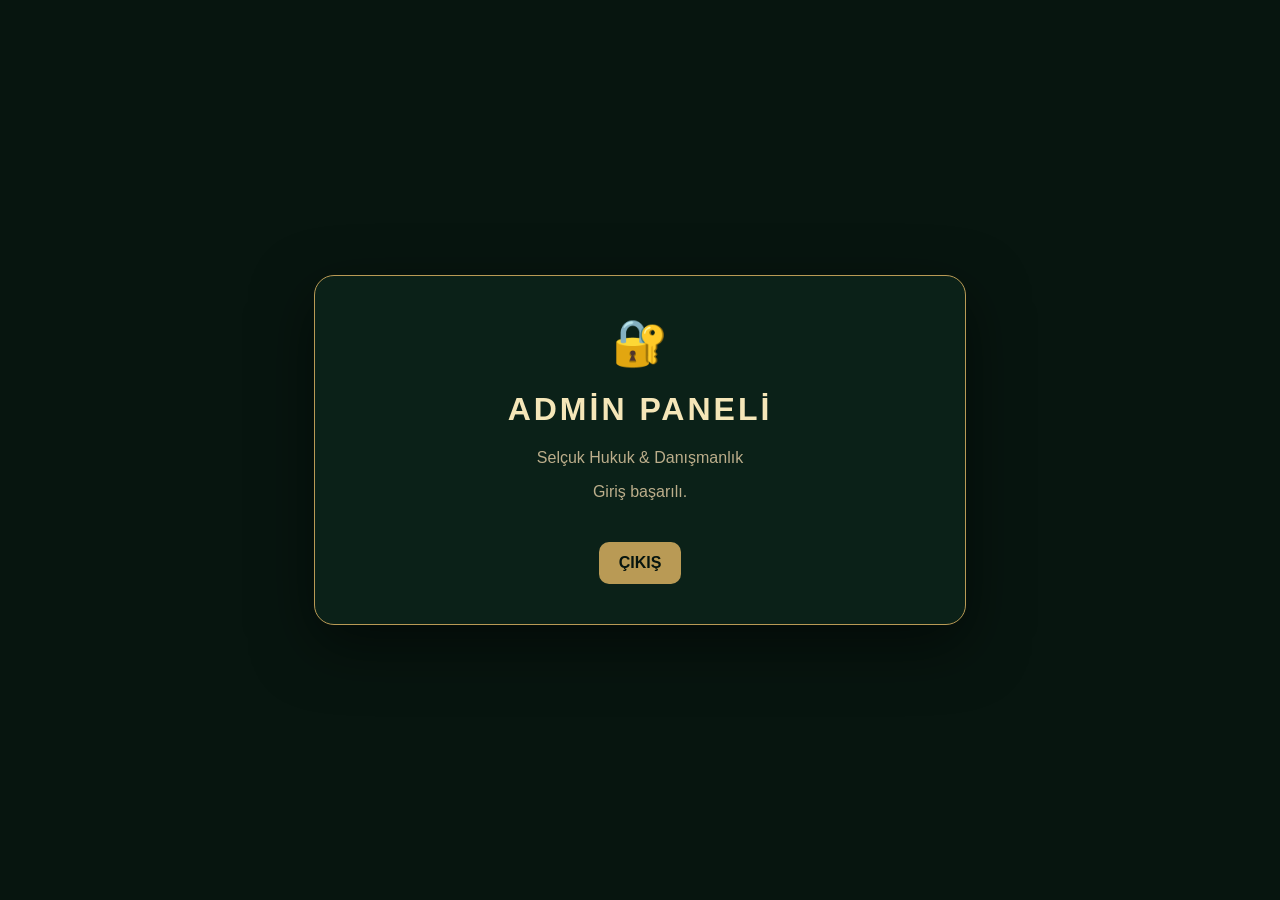
==== admin-panel.html @ 90fd7da7 "Create admin-panel.html" ====
<!doctype html>
<html lang="tr">
<head>
<meta charset="utf-8">
<meta name="viewport" content="width=device-width, initial-scale=1">

<title>Admin Paneli | Selçuk Hukuk</title>

<style>
body{
  margin:0;
  min-height:100vh;
  display:flex;
  align-items:center;
  justify-content:center;
  font-family:Arial,sans-serif;
  background:#07150f;
  color:#f5e6b8;
}

.panel{
  width:90%;
  max-width:600px;
  padding:40px 25px;
  text-align:center;
  border:1px solid #b99a55;
  border-radius:20px;
  background:#0b2118;
  box-shadow:0 20px 60px rgba(0,0,0,.5);
}

h1{
  letter-spacing:3px;
}

p{
  color:#bcae8b;
}

.logout{
  display:inline-block;
  margin-top:25px;
  padding:12px 20px;
  border-radius:10px;
  background:#b99a55;
  color:#07150f;
  text-decoration:none;
  font-weight:bold;
}
</style>
</head>

<body>

<div class="panel">

  <div style="font-size:45px;">🔐</div>

  <h1>ADMİN PANELİ</h1>

  <p>Selçuk Hukuk &amp; Danışmanlık</p>

  <p>Giriş başarılı.</p>

  <a class="logout" href="admin.html">
    ÇIKIŞ
  </a>

</div>

</body>
</html>
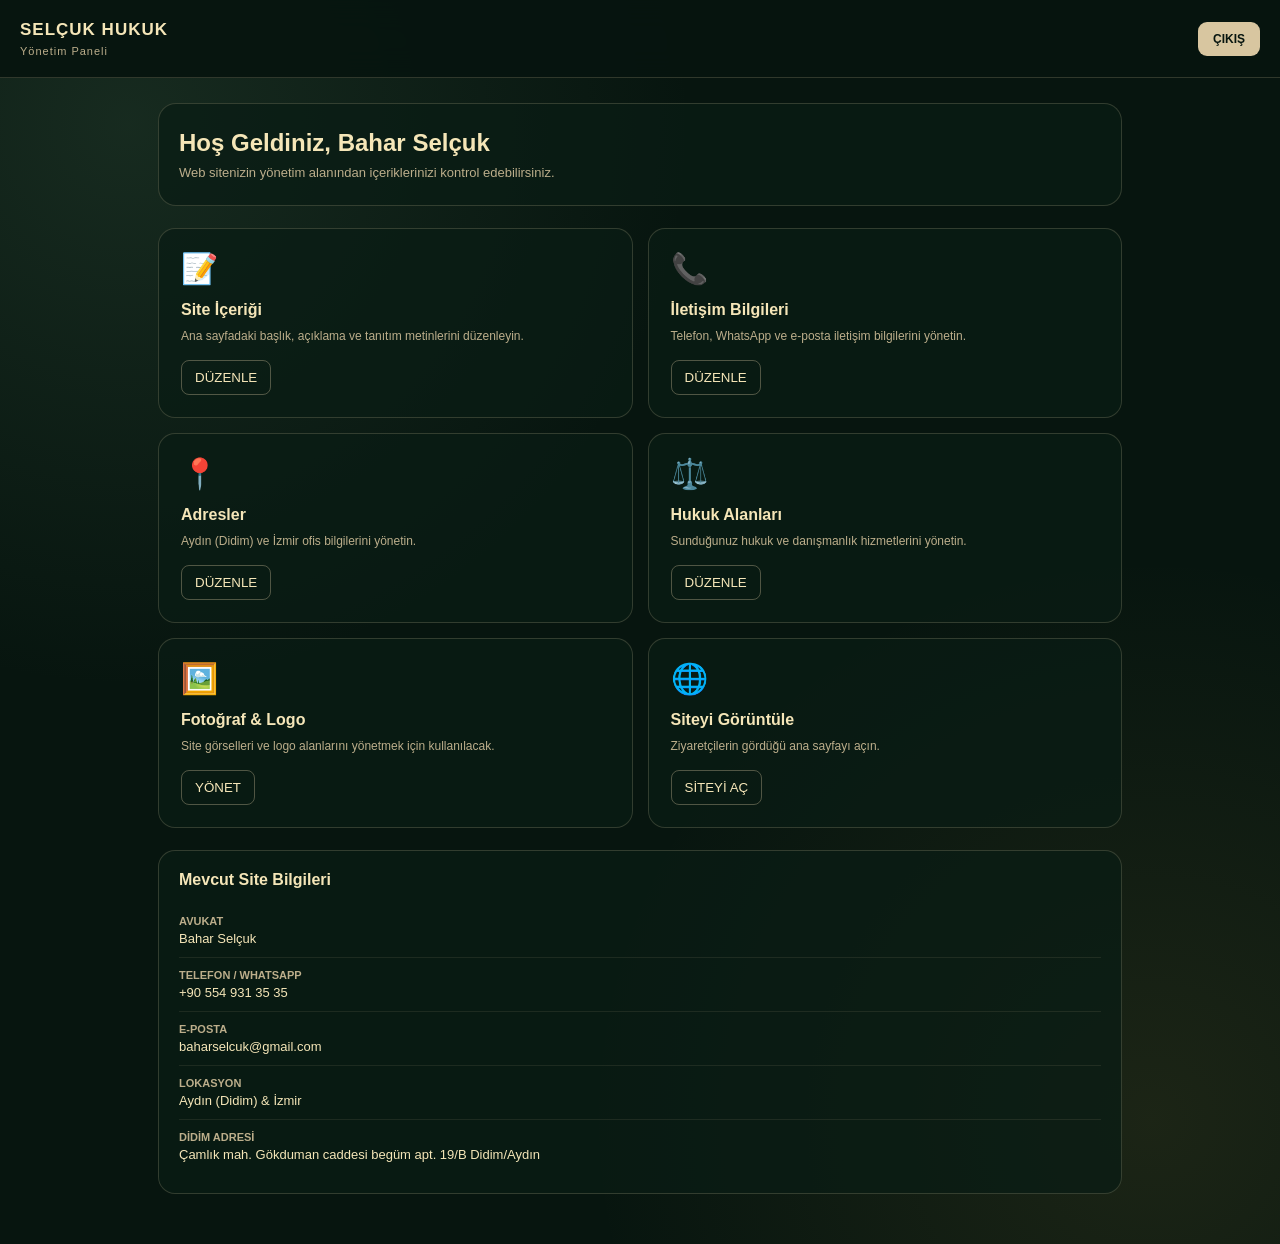
==== commit cc72924c: "Update admin-panel.html" ====
--- a/admin-panel.html
+++ b/admin-panel.html
@@ -4,69 +4,312 @@
 <meta charset="utf-8">
 <meta name="viewport" content="width=device-width, initial-scale=1">
 
-<title>Admin Paneli | Selçuk Hukuk</title>
+<title>Yönetim Paneli | Selçuk Hukuk</title>
 
 <style>
+*{
+  box-sizing:border-box;
+  margin:0;
+  padding:0;
+}
+
 body{
-  margin:0;
   min-height:100vh;
+  font-family:Arial,sans-serif;
+  color:#f5e6b8;
+  background:
+    radial-gradient(circle at 10% 10%,rgba(80,120,90,.22),transparent 35%),
+    radial-gradient(circle at 90% 90%,rgba(180,150,70,.12),transparent 35%),
+    #07150f;
+}
+
+.header{
+  position:sticky;
+  top:0;
+  z-index:10;
+  padding:20px;
+  background:rgba(7,21,15,.94);
+  border-bottom:1px solid rgba(216,198,160,.2);
+  backdrop-filter:blur(15px);
   display:flex;
   align-items:center;
-  justify-content:center;
-  font-family:Arial,sans-serif;
-  background:#07150f;
+  justify-content:space-between;
+  gap:15px;
+}
+
+.logo{
+  font-size:17px;
+  font-weight:bold;
+  letter-spacing:1px;
+}
+
+.logo span{
+  display:block;
+  color:#bcae8b;
+  font-size:11px;
+  margin-top:5px;
+  font-weight:normal;
+}
+
+.exit{
+  color:#07150f;
+  background:#d8c6a0;
+  padding:10px 15px;
+  border-radius:9px;
+  text-decoration:none;
+  font-size:12px;
+  font-weight:bold;
+}
+
+.container{
+  width:100%;
+  max-width:1000px;
+  margin:auto;
+  padding:25px 18px 50px;
+}
+
+.welcome{
+  padding:25px 20px;
+  margin-bottom:22px;
+  border:1px solid rgba(216,198,160,.2);
+  border-radius:18px;
+  background:rgba(10,28,20,.75);
+}
+
+.welcome h1{
+  font-size:24px;
+  margin-bottom:8px;
+}
+
+.welcome p{
+  color:#bcae8b;
+  font-size:13px;
+}
+
+.grid{
+  display:grid;
+  grid-template-columns:repeat(2,1fr);
+  gap:15px;
+}
+
+.card{
+  min-height:150px;
+  padding:22px;
+  border:1px solid rgba(216,198,160,.2);
+  border-radius:17px;
+  background:rgba(10,28,20,.75);
+  transition:.25s;
+}
+
+.card:hover{
+  transform:translateY(-3px);
+  border-color:rgba(216,198,160,.55);
+}
+
+.icon{
+  font-size:30px;
+  margin-bottom:15px;
+}
+
+.card h2{
+  font-size:16px;
+  margin-bottom:8px;
+}
+
+.card p{
+  color:#bcae8b;
+  font-size:12px;
+  line-height:1.5;
+}
+
+.card button{
+  margin-top:15px;
+  border:1px solid rgba(216,198,160,.35);
+  border-radius:8px;
+  padding:9px 13px;
+  background:transparent;
   color:#f5e6b8;
-}
-
-.panel{
-  width:90%;
-  max-width:600px;
-  padding:40px 25px;
-  text-align:center;
-  border:1px solid #b99a55;
-  border-radius:20px;
-  background:#0b2118;
-  box-shadow:0 20px 60px rgba(0,0,0,.5);
-}
-
-h1{
-  letter-spacing:3px;
-}
-
-p{
+  cursor:pointer;
+}
+
+.info{
+  margin-top:22px;
+  padding:20px;
+  border-radius:17px;
+  border:1px solid rgba(216,198,160,.2);
+  background:rgba(10,28,20,.75);
+}
+
+.info h2{
+  font-size:16px;
+  margin-bottom:15px;
+}
+
+.info-row{
+  padding:11px 0;
+  border-bottom:1px solid rgba(216,198,160,.1);
+  font-size:13px;
+}
+
+.info-row:last-child{
+  border-bottom:0;
+}
+
+.info-row strong{
+  display:block;
   color:#bcae8b;
-}
-
-.logout{
-  display:inline-block;
-  margin-top:25px;
-  padding:12px 20px;
-  border-radius:10px;
-  background:#b99a55;
-  color:#07150f;
-  text-decoration:none;
-  font-weight:bold;
+  font-size:11px;
+  margin-bottom:4px;
+}
+
+@media(max-width:600px){
+  .grid{
+    grid-template-columns:1fr;
+  }
+
+  .header{
+    padding:15px;
+  }
+
+  .welcome h1{
+    font-size:21px;
+  }
 }
 </style>
 </head>
 
 <body>
 
-<div class="panel">
-
-  <div style="font-size:45px;">🔐</div>
-
-  <h1>ADMİN PANELİ</h1>
-
-  <p>Selçuk Hukuk &amp; Danışmanlık</p>
-
-  <p>Giriş başarılı.</p>
-
-  <a class="logout" href="admin.html">
+<header class="header">
+
+  <div class="logo">
+    SELÇUK HUKUK
+    <span>Yönetim Paneli</span>
+  </div>
+
+  <a class="exit" href="admin.html">
     ÇIKIŞ
   </a>
 
-</div>
+</header>
+
+<main class="container">
+
+  <section class="welcome">
+    <h1>Hoş Geldiniz, Bahar Selçuk</h1>
+    <p>
+      Web sitenizin yönetim alanından içeriklerinizi kontrol edebilirsiniz.
+    </p>
+  </section>
+
+  <section class="grid">
+
+    <div class="card">
+      <div class="icon">📝</div>
+      <h2>Site İçeriği</h2>
+      <p>
+        Ana sayfadaki başlık, açıklama ve tanıtım metinlerini düzenleyin.
+      </p>
+      <button onclick="gelistirmeMesaji()">
+        DÜZENLE
+      </button>
+    </div>
+
+    <div class="card">
+      <div class="icon">📞</div>
+      <h2>İletişim Bilgileri</h2>
+      <p>
+        Telefon, WhatsApp ve e-posta iletişim bilgilerini yönetin.
+      </p>
+      <button onclick="gelistirmeMesaji()">
+        DÜZENLE
+      </button>
+    </div>
+
+    <div class="card">
+      <div class="icon">📍</div>
+      <h2>Adresler</h2>
+      <p>
+        Aydın (Didim) ve İzmir ofis bilgilerini yönetin.
+      </p>
+      <button onclick="gelistirmeMesaji()">
+        DÜZENLE
+      </button>
+    </div>
+
+    <div class="card">
+      <div class="icon">⚖️</div>
+      <h2>Hukuk Alanları</h2>
+      <p>
+        Sunduğunuz hukuk ve danışmanlık hizmetlerini yönetin.
+      </p>
+      <button onclick="gelistirmeMesaji()">
+        DÜZENLE
+      </button>
+    </div>
+
+    <div class="card">
+      <div class="icon">🖼️</div>
+      <h2>Fotoğraf & Logo</h2>
+      <p>
+        Site görselleri ve logo alanlarını yönetmek için kullanılacak.
+      </p>
+      <button onclick="gelistirmeMesaji()">
+        YÖNET
+      </button>
+    </div>
+
+    <div class="card">
+      <div class="icon">🌐</div>
+      <h2>Siteyi Görüntüle</h2>
+      <p>
+        Ziyaretçilerin gördüğü ana sayfayı açın.
+      </p>
+      <button onclick="window.location.href='index.html'">
+        SİTEYİ AÇ
+      </button>
+    </div>
+
+  </section>
+
+  <section class="info">
+
+    <h2>Mevcut Site Bilgileri</h2>
+
+    <div class="info-row">
+      <strong>AVUKAT</strong>
+      Bahar Selçuk
+    </div>
+
+    <div class="info-row">
+      <strong>TELEFON / WHATSAPP</strong>
+      +90 554 931 35 35
+    </div>
+
+    <div class="info-row">
+      <strong>E-POSTA</strong>
+      baharselcuk@gmail.com
+    </div>
+
+    <div class="info-row">
+      <strong>LOKASYON</strong>
+      Aydın (Didim) & İzmir
+    </div>
+
+    <div class="info-row">
+      <strong>DİDİM ADRESİ</strong>
+      Çamlık mah. Gökduman caddesi begüm apt. 19/B Didim/Aydın
+    </div>
+
+  </section>
+
+</main>
+
+<script>
+function gelistirmeMesaji(){
+  alert("Bu bölüm bir sonraki aşamada aktif edilecek.");
+}
+</script>
 
 </body>
 </html>
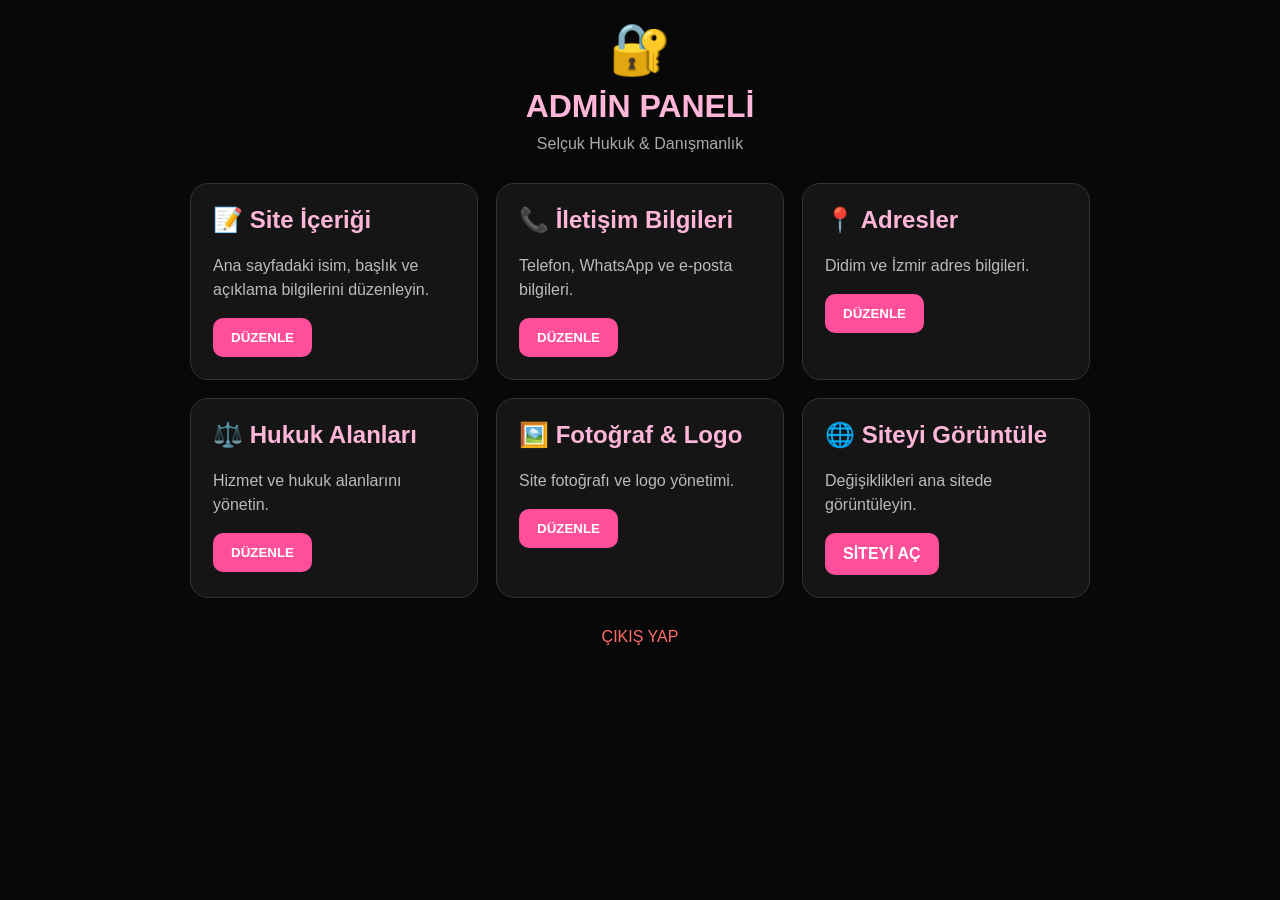
==== commit 61e4263d: "Update admin-panel.html" ====
--- a/admin-panel.html
+++ b/admin-panel.html
@@ -1,314 +1,312 @@
-<!doctype html>
+<!DOCTYPE html>
 <html lang="tr">
 <head>
-<meta charset="utf-8">
-<meta name="viewport" content="width=device-width, initial-scale=1">
-
-<title>Yönetim Paneli | Selçuk Hukuk</title>
+<meta charset="UTF-8">
+<meta name="viewport" content="width=device-width, initial-scale=1.0">
+
+<title>Admin Paneli | Selçuk Hukuk</title>
 
 <style>
 *{
   box-sizing:border-box;
+}
+
+body{
   margin:0;
-  padding:0;
-}
-
-body{
-  min-height:100vh;
   font-family:Arial,sans-serif;
-  color:#f5e6b8;
-  background:
-    radial-gradient(circle at 10% 10%,rgba(80,120,90,.22),transparent 35%),
-    radial-gradient(circle at 90% 90%,rgba(180,150,70,.12),transparent 35%),
-    #07150f;
+  background:#080808;
+  color:white;
+  padding:20px;
+}
+
+.panel{
+  max-width:900px;
+  margin:auto;
 }
 
 .header{
-  position:sticky;
-  top:0;
-  z-index:10;
+  text-align:center;
+  margin-bottom:30px;
+}
+
+.lock{
+  font-size:50px;
+}
+
+h1{
+  margin:10px 0;
+  color:#ffb6d9;
+}
+
+.subtitle{
+  color:#aaa;
+}
+
+.cards{
+  display:grid;
+  grid-template-columns:repeat(auto-fit,minmax(250px,1fr));
+  gap:18px;
+}
+
+.card{
+  background:#151515;
+  border:1px solid #333;
+  border-radius:18px;
+  padding:22px;
+}
+
+.card h2{
+  margin-top:0;
+  color:#ffb6d9;
+}
+
+.card p{
+  color:#bbb;
+  line-height:1.5;
+}
+
+button,
+.site-link{
+  display:inline-block;
+  border:none;
+  padding:12px 18px;
+  border-radius:10px;
+  background:#ff4f9a;
+  color:white;
+  font-weight:bold;
+  cursor:pointer;
+  text-decoration:none;
+}
+
+button:hover,
+.site-link:hover{
+  opacity:.85;
+}
+
+.logout{
+  display:block;
+  text-align:center;
+  margin-top:30px;
+  color:#ff6b6b;
+  text-decoration:none;
+}
+
+.modal{
+  display:none;
+  position:fixed;
+  inset:0;
+  background:rgba(0,0,0,.85);
   padding:20px;
-  background:rgba(7,21,15,.94);
-  border-bottom:1px solid rgba(216,198,160,.2);
-  backdrop-filter:blur(15px);
+  z-index:100;
+}
+
+.modal-box{
+  max-width:600px;
+  margin:60px auto;
+  background:#181818;
+  border:1px solid #444;
+  border-radius:20px;
+  padding:25px;
+}
+
+.modal-box h2{
+  color:#ffb6d9;
+}
+
+label{
+  display:block;
+  margin-top:15px;
+  margin-bottom:6px;
+  color:#ddd;
+}
+
+input,
+textarea{
+  width:100%;
+  padding:12px;
+  border-radius:10px;
+  border:1px solid #444;
+  background:#0d0d0d;
+  color:white;
+  font-size:16px;
+}
+
+textarea{
+  min-height:110px;
+  resize:vertical;
+}
+
+.actions{
   display:flex;
-  align-items:center;
-  justify-content:space-between;
-  gap:15px;
-}
-
-.logo{
-  font-size:17px;
-  font-weight:bold;
-  letter-spacing:1px;
-}
-
-.logo span{
-  display:block;
-  color:#bcae8b;
-  font-size:11px;
-  margin-top:5px;
-  font-weight:normal;
-}
-
-.exit{
-  color:#07150f;
-  background:#d8c6a0;
-  padding:10px 15px;
-  border-radius:9px;
-  text-decoration:none;
-  font-size:12px;
-  font-weight:bold;
-}
-
-.container{
-  width:100%;
-  max-width:1000px;
-  margin:auto;
-  padding:25px 18px 50px;
-}
-
-.welcome{
-  padding:25px 20px;
-  margin-bottom:22px;
-  border:1px solid rgba(216,198,160,.2);
-  border-radius:18px;
-  background:rgba(10,28,20,.75);
-}
-
-.welcome h1{
-  font-size:24px;
-  margin-bottom:8px;
-}
-
-.welcome p{
-  color:#bcae8b;
-  font-size:13px;
-}
-
-.grid{
-  display:grid;
-  grid-template-columns:repeat(2,1fr);
-  gap:15px;
-}
-
-.card{
-  min-height:150px;
-  padding:22px;
-  border:1px solid rgba(216,198,160,.2);
-  border-radius:17px;
-  background:rgba(10,28,20,.75);
-  transition:.25s;
-}
-
-.card:hover{
-  transform:translateY(-3px);
-  border-color:rgba(216,198,160,.55);
-}
-
-.icon{
-  font-size:30px;
-  margin-bottom:15px;
-}
-
-.card h2{
-  font-size:16px;
-  margin-bottom:8px;
-}
-
-.card p{
-  color:#bcae8b;
-  font-size:12px;
-  line-height:1.5;
-}
-
-.card button{
+  gap:10px;
+  margin-top:20px;
+}
+
+.close{
+  background:#444;
+}
+
+.saved{
+  color:#7cff9b;
   margin-top:15px;
-  border:1px solid rgba(216,198,160,.35);
-  border-radius:8px;
-  padding:9px 13px;
-  background:transparent;
-  color:#f5e6b8;
-  cursor:pointer;
-}
-
-.info{
-  margin-top:22px;
-  padding:20px;
-  border-radius:17px;
-  border:1px solid rgba(216,198,160,.2);
-  background:rgba(10,28,20,.75);
-}
-
-.info h2{
-  font-size:16px;
-  margin-bottom:15px;
-}
-
-.info-row{
-  padding:11px 0;
-  border-bottom:1px solid rgba(216,198,160,.1);
-  font-size:13px;
-}
-
-.info-row:last-child{
-  border-bottom:0;
-}
-
-.info-row strong{
-  display:block;
-  color:#bcae8b;
-  font-size:11px;
-  margin-bottom:4px;
-}
-
-@media(max-width:600px){
-  .grid{
-    grid-template-columns:1fr;
-  }
-
-  .header{
-    padding:15px;
-  }
-
-  .welcome h1{
-    font-size:21px;
-  }
+  display:none;
 }
 </style>
 </head>
 
 <body>
 
-<header class="header">
-
-  <div class="logo">
-    SELÇUK HUKUK
-    <span>Yönetim Paneli</span>
+<div class="panel">
+
+  <div class="header">
+    <div class="lock">🔐</div>
+    <h1>ADMİN PANELİ</h1>
+    <div class="subtitle">Selçuk Hukuk &amp; Danışmanlık</div>
   </div>
 
-  <a class="exit" href="admin.html">
-    ÇIKIŞ
-  </a>
-
-</header>
-
-<main class="container">
-
-  <section class="welcome">
-    <h1>Hoş Geldiniz, Bahar Selçuk</h1>
-    <p>
-      Web sitenizin yönetim alanından içeriklerinizi kontrol edebilirsiniz.
-    </p>
-  </section>
-
-  <section class="grid">
-
-    <div class="card">
-      <div class="icon">📝</div>
-      <h2>Site İçeriği</h2>
+  <div class="cards">
+
+    <div class="card">
+      <h2>📝 Site İçeriği</h2>
       <p>
-        Ana sayfadaki başlık, açıklama ve tanıtım metinlerini düzenleyin.
+        Ana sayfadaki isim, başlık ve açıklama bilgilerini düzenleyin.
       </p>
-      <button onclick="gelistirmeMesaji()">
-        DÜZENLE
-      </button>
-    </div>
-
-    <div class="card">
-      <div class="icon">📞</div>
-      <h2>İletişim Bilgileri</h2>
-      <p>
-        Telefon, WhatsApp ve e-posta iletişim bilgilerini yönetin.
-      </p>
-      <button onclick="gelistirmeMesaji()">
-        DÜZENLE
-      </button>
-    </div>
-
-    <div class="card">
-      <div class="icon">📍</div>
-      <h2>Adresler</h2>
-      <p>
-        Aydın (Didim) ve İzmir ofis bilgilerini yönetin.
-      </p>
-      <button onclick="gelistirmeMesaji()">
-        DÜZENLE
-      </button>
-    </div>
-
-    <div class="card">
-      <div class="icon">⚖️</div>
-      <h2>Hukuk Alanları</h2>
-      <p>
-        Sunduğunuz hukuk ve danışmanlık hizmetlerini yönetin.
-      </p>
-      <button onclick="gelistirmeMesaji()">
-        DÜZENLE
-      </button>
-    </div>
-
-    <div class="card">
-      <div class="icon">🖼️</div>
-      <h2>Fotoğraf & Logo</h2>
-      <p>
-        Site görselleri ve logo alanlarını yönetmek için kullanılacak.
-      </p>
-      <button onclick="gelistirmeMesaji()">
-        YÖNET
-      </button>
-    </div>
-
-    <div class="card">
-      <div class="icon">🌐</div>
-      <h2>Siteyi Görüntüle</h2>
-      <p>
-        Ziyaretçilerin gördüğü ana sayfayı açın.
-      </p>
-      <button onclick="window.location.href='index.html'">
-        SİTEYİ AÇ
-      </button>
-    </div>
-
-  </section>
-
-  <section class="info">
-
-    <h2>Mevcut Site Bilgileri</h2>
-
-    <div class="info-row">
-      <strong>AVUKAT</strong>
-      Bahar Selçuk
-    </div>
-
-    <div class="info-row">
-      <strong>TELEFON / WHATSAPP</strong>
-      +90 554 931 35 35
-    </div>
-
-    <div class="info-row">
-      <strong>E-POSTA</strong>
-      baharselcuk@gmail.com
-    </div>
-
-    <div class="info-row">
-      <strong>LOKASYON</strong>
-      Aydın (Didim) & İzmir
-    </div>
-
-    <div class="info-row">
-      <strong>DİDİM ADRESİ</strong>
-      Çamlık mah. Gökduman caddesi begüm apt. 19/B Didim/Aydın
-    </div>
-
-  </section>
-
-</main>
+      <button onclick="siteIcerigiAc()">DÜZENLE</button>
+    </div>
+
+    <div class="card">
+      <h2>📞 İletişim Bilgileri</h2>
+      <p>Telefon, WhatsApp ve e-posta bilgileri.</p>
+      <button onclick="gelistirmeMesaji()">DÜZENLE</button>
+    </div>
+
+    <div class="card">
+      <h2>📍 Adresler</h2>
+      <p>Didim ve İzmir adres bilgileri.</p>
+      <button onclick="gelistirmeMesaji()">DÜZENLE</button>
+    </div>
+
+    <div class="card">
+      <h2>⚖️ Hukuk Alanları</h2>
+      <p>Hizmet ve hukuk alanlarını yönetin.</p>
+      <button onclick="gelistirmeMesaji()">DÜZENLE</button>
+    </div>
+
+    <div class="card">
+      <h2>🖼️ Fotoğraf &amp; Logo</h2>
+      <p>Site fotoğrafı ve logo yönetimi.</p>
+      <button onclick="gelistirmeMesaji()">DÜZENLE</button>
+    </div>
+
+    <div class="card">
+      <h2>🌐 Siteyi Görüntüle</h2>
+      <p>Değişiklikleri ana sitede görüntüleyin.</p>
+      <a class="site-link" href="index.html">SİTEYİ AÇ</a>
+    </div>
+
+  </div>
+
+  <a class="logout" href="admin.html">ÇIKIŞ YAP</a>
+
+</div>
+
+
+<!-- SITE İÇERİĞİ PENCERESİ -->
+
+<div class="modal" id="icerikModal">
+
+  <div class="modal-box">
+
+    <h2>📝 Site İçeriğini Düzenle</h2>
+
+    <label>Avukat Adı</label>
+    <input id="avukatAdi" value="Bahar Selçuk">
+
+    <label>Site Başlığı</label>
+    <input id="siteBasligi" value="SELÇUK HUKUK & DANIŞMANLIK">
+
+    <label>Açıklama</label>
+    <textarea id="aciklama">Hukuki Danışmanlık ve Avukatlık Hizmetleri</textarea>
+
+    <label>Uluslararası Danışmanlık</label>
+    <textarea id="uluslararasi">Hollanda ve Türkiye arası hukuki köprü (Uluslararası Danışmanlık)</textarea>
+
+    <div class="actions">
+      <button onclick="kaydet()">KAYDET</button>
+      <button class="close" onclick="modalKapat()">KAPAT</button>
+    </div>
+
+    <div class="saved" id="kaydedildi">
+      ✅ Bilgiler kaydedildi.
+    </div>
+
+  </div>
+
+</div>
+
 
 <script>
+
+function siteIcerigiAc(){
+
+  document.getElementById("icerikModal").style.display="block";
+
+  document.getElementById("avukatAdi").value =
+    localStorage.getItem("avukatAdi") || "Bahar Selçuk";
+
+  document.getElementById("siteBasligi").value =
+    localStorage.getItem("siteBasligi") || "SELÇUK HUKUK & DANIŞMANLIK";
+
+  document.getElementById("aciklama").value =
+    localStorage.getItem("aciklama") ||
+    "Hukuki Danışmanlık ve Avukatlık Hizmetleri";
+
+  document.getElementById("uluslararasi").value =
+    localStorage.getItem("uluslararasi") ||
+    "Hollanda ve Türkiye arası hukuki köprü (Uluslararası Danışmanlık)";
+}
+
+
+function modalKapat(){
+
+  document.getElementById("icerikModal").style.display="none";
+
+}
+
+
+function kaydet(){
+
+  localStorage.setItem(
+    "avukatAdi",
+    document.getElementById("avukatAdi").value
+  );
+
+  localStorage.setItem(
+    "siteBasligi",
+    document.getElementById("siteBasligi").value
+  );
+
+  localStorage.setItem(
+    "aciklama",
+    document.getElementById("aciklama").value
+  );
+
+  localStorage.setItem(
+    "uluslararasi",
+    document.getElementById("uluslararasi").value
+  );
+
+  document.getElementById("kaydedildi").style.display="block";
+
+}
+
+
 function gelistirmeMesaji(){
+
   alert("Bu bölüm bir sonraki aşamada aktif edilecek.");
-}
+
+}
+
 </script>
 
 </body>
